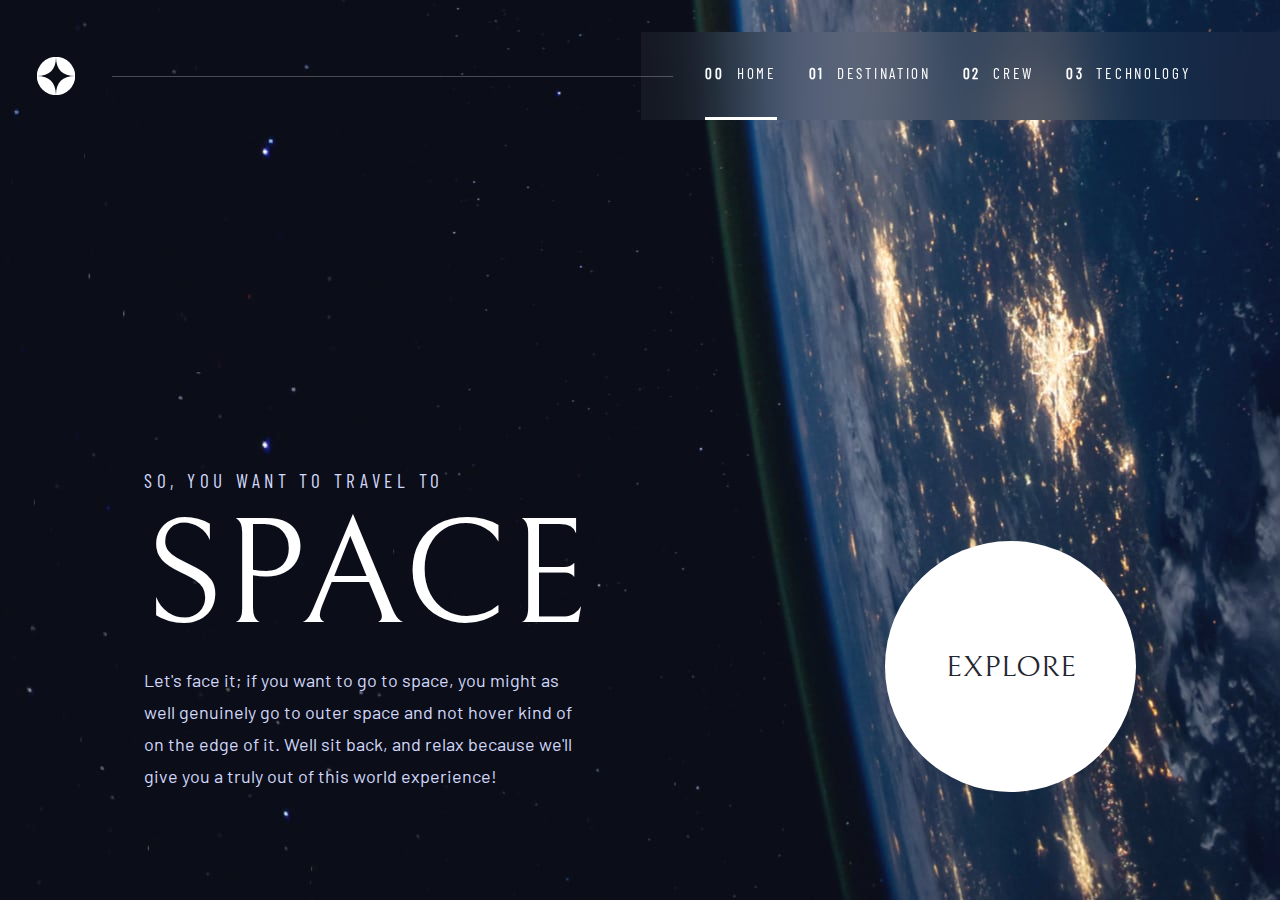
==== index.html @ 1e9e4a72 "updating element roles" ====
<!DOCTYPE html>
<html lang="en">
<head>
  <meta charset="UTF-8">
  <meta name="viewport" content="width=device-width, initial-scale=1.0">
  <meta name="darkreader-lock" property="darkreader-lock" content="Disables darkreader from taking over colors">
  <link rel="icon" type="image/png" sizes="32x32" href="favicon-32x32.png">
  <link rel="stylesheet" href="style.css">
  <title>So, you want to travel to Space</title>
  <meta name="description" content="Learn about space! A challenge from Frontend Mentor, coded by Clonephaze.">
  <meta name="author" content="@Clonephaze">
  <meta name="keywords" content="Frontend Mentor, HTML, CSS, JavaScript, challenge, space, tourism, website, ">
</head>
<body class="home-body">
  <header>
    <img class="slide-in-left" src="Resources/logo.svg" alt="Navbar Logo" width="48" height="48">
    <button type="button" class="mobile-nav-toggle slide-in-right" aria-controls="navbar" aria-expanded="false" onclick="toggleNav()"><span class="sr-only">Menu</span></button>
    <nav>
      <ul class="navbar NavText" id="navbar" data-visible="false">
        <li aria-selected="true" class="active">
          <a class="" href="index.html"><span aria-hidden="true">00</span>Home</a>
        </li>
        <li aria-selected="false" class="">
          <a class="" href="Destination/destination.html"><span aria-hidden="true">01</span>Destination</a>
        </li>
        <li aria-selected="false" class="">
          <a class="" href="Crew/crew.html"><span aria-hidden="true">02</span>Crew</a>
        </li>
        <li aria-selected="false" class="">
          <a class="" href="Technology/technology.html"><span aria-hidden="true">03</span>Technology</a>
        </li>
      </ul>
    </nav>
  </header>

  <main class="grid-standard">
    <div class="home-wrapper slide-in-left">
      <h1 class="Heading5 cap">So, you want to travel to</h1>
      <h2 class="Heading1">SPACE</h2>
      <p class="BodyText">
        Let's face it; if you want to go to space, you might as well genuinely go to
        outer space and not hover kind of on the edge of it. Well sit back, and relax
        because we'll give you a truly out of this world experience!
      </p>
    </div>
    <div class="home-btn-wrapper slide-in-right"><a class="home-btn" href="Destination/destination.html">EXPLORE</a></div>
  </main>
  <script src="navbar.js"></script>
</body>
</html>
---- style.css ----
/****** Variables and Resets ******/
:root {
    /** Colors **/
    --blackish-blue: 230 35% 7%;
    --light-blue: 231 77% 90%;
    --white: 0 0% 100%;
}

*,
*::before,
*::after {
    box-sizing: border-box;
    margin: 0;
    padding: 0;
}

body {
    overflow-x: hidden;
    min-height: 100svh;
    display: grid;
    grid-template-rows: min-content 1fr;
    background-color: hsl(var(--blackish-blue));
    background-repeat: no-repeat;
    background-size: cover;
    background-position: bottom center;
    color: hsl(var(--white));
    /* 177.778% */
}

img {
    display: block;
    max-inline-size: 100%;
    block-size: auto;
    font-style: italic;
}

/****** Grid Styles ******/

.grid-standard {
    display: grid;
    place-items: center;
    text-align: center;
    padding-inline: 2rem;

    >* {
        max-width: 55ch;
    }

    @media (min-width: 61em) {
        /** Desktop Grid **/
        column-gap: var(--container-gap, 2rem);
        grid-template-columns: minmax(5rem, 1fr) repeat(2, minmax(0, 40rem)) minmax(5rem, 1fr);

        >*:first-child {
            grid-column: 2;
        }

        >*:last-child {
            grid-column: 3;
        }
    }
}

/****** Global Navbar CSS ******/
header {
    /** Contains the entire navbar, logo+white line+nav elements **/
    display: flex;
    justify-content: space-between;
    align-items: center;
    margin-block: 2rem;

    & img {
        scale: 0.8;
        margin: 0 2rem;
    }

    @media (min-width: 48em) {

        /** White line for desktop screens **/
        &::before {
            content: "";
            display: block;
            position: relative;
            border-top: 1px solid hsl(var(--white)/ 0.25);
            height: 1px;
            width: 100%;
            margin-right: -2rem;
            order: 1;
            z-index: 1001;
        }
    }

    @media (min-width: 35em) and (max-width: 48em) {
        /** Tablet margins **/
        margin: 0;
    }
}

nav {
    display: flex;
    justify-content: space-between;
    align-items: center;
    order: 2;

    & .navbar {
        --_top-bottom-padding: 2rem;
        /** variable called for padding and ".active" and hover effects **/
        z-index: 1000;
        display: flex;
        gap: 2rem;
        background-color: hsla(var(--white)/ 0.04);
        -webkit-backdrop-filter: blur(40px);
        backdrop-filter: blur(40px);
        padding-block: var(--_top-bottom-padding);
        padding-inline: clamp(0rem, 5vw, 7rem) clamp(0rem, 7vw, 10rem);

    }

    & li {
        list-style: none;
        text-transform: uppercase;
        height: 100%;
        border-bottom: 3px solid transparent;
        transition: border-bottom 0.2s ease-in-out;

        &[aria-selected="false"]::after {
            content: "";
            width: 100%;
            position: relative;
            transform: translate(0, calc(var(--_top-bottom-padding) + 3px));
            display: block;
            border-bottom: 3px solid transparent;
            transition: border-bottom 0.15s ease-out;
        }

        &[aria-selected="false"]:hover::after {
            border-bottom: 3px solid hsl(var(--white)/ 0.5);
        }

        &.active::after {
            content: "";
            width: 100%;
            position: relative;
            transform: translate(0, calc(var(--_top-bottom-padding) + 3px));
            display: block;
            border-bottom: 3px solid hsl(var(--white));
        }
    }

    & a {
        text-decoration: none;
        color: hsl(var(--white));
    }

    & span {
        font-weight: bold;
        margin-inline-end: 0.75rem;


    }

    @media (max-width: 35em) {

        /** For mobile screen **/
        & .navbar {
            flex-direction: column;
            position: fixed;
            /** calc for adding width to pad for bounce animation **/
            width: calc(100% + 4rem);
            inset: 0 0 0 30%;
            padding: min(30vh, 10rem) 2rem;
            gap: 0 1.5rem;
            transform: translateX(100%);
            /** bounce animation **/
            transition: transform 0.4s cubic-bezier(.86, 1.5, .45, .9);

            &[data-visible="true"] {
                transform: translateX(0);
            }
        }

        & li {
            border: none;
            height: 15%;

            &:hover::after {
                border: none;
            }

            &.active::after {
                border: none;
            }
        }
    }

    @media (min-width: 35em) and (max-width: 48em) {
        /** For tablet screen **/
        margin: 0;

        & span {
            display: none;
        }
    }
}

.mobile-nav-toggle {
    /** Only shows up for mobile **/
    display: none;

    @media (max-width: 35em) {
        display: block;
        z-index: 9999;
        position: absolute;
        background: url(Resources/icon-hamburger.svg) no-repeat center center;
        width: 1.75rem;
        aspect-ratio: 1;
        top: 2rem;
        right: 2rem;
        border: none;
    }

    &[aria-expanded="true"] {
        background: url(Resources/icon-close.svg) no-repeat center center;
    }
}

/****** Home Page CSS ******/
.home-body {
    background-image: url(Resources/homeImages/background-home-desktop.jpg);

    /** Home Desktop Grid Rules **/
    & .grid-standard {
        text-align: center;
        padding-bottom: max(50px, 12vh);
        align-items: end;

        @media (min-width: 61em) {
            &> :first-child {
                justify-self: start;
            }

            &> :last-child {
                justify-self: end;
            }
        }

        @media (min-width: 61em) {
            text-align: left;
        }
    }

    & header {
        &::before{
            animation: slide-in-left 0.9s cubic-bezier(0.230, 1.000, 0.320, 1.000) both;
        }
    }
        

    @media (min-width: 35em) and (max-width: 61em) {
        /** For tablet screen **/
        background-image: url(Resources/homeImages/background-home-tablet.jpg);

    }

    @media (max-width: 35em) {
        /** For mobile screen **/
        background-image: url(Resources/homeImages/background-home-mobile.jpg);

    }

    @media (min-width: 35em) {
        & .navbar {
            animation: slide-in-right 0.9s cubic-bezier(0.230, 1.000, 0.320, 1.000) both;
        }
    }
}

.home-btn {
    position: relative;
    display: inline-grid;
    place-items: center;
    border-radius: 50%;
    aspect-ratio: 1;
    padding: 0 2em;
    border-radius: 50%;
    text-decoration: none;
    color: hsl(var(--blackish-blue));
    background-color: hsl(var(--white));
    z-index: 1;
    font-family: "Bellefair";
    font-size: clamp(1.25rem, 0.9859rem + 1.1268vw, 2rem);
    font-weight: 400;

    &::after {
        content: "";
        position: absolute;
        inset: 0;
        border-radius: 50%;
        background-color: hsla(var(--white)/ 0.1);
        transition: opacity 0.5s, transform 750ms cubic-bezier(.8, .66, .38, .88);
    }

    &:hover::after,
    &:focus::after {
        opacity: 1;
        transform: scale(1.5);
    }
}

/****** Destination Page CSS ******/

.destination-body {
    background-image: url(Destination/images/background-destination-desktop.jpg);

    /** Destination Desktop Grid Rules **/
    & .grid-standard {
        margin-top: 2rem;
        --flow-space: 2rem;

        grid-template-areas:
            'title'
            'image'
            'tabs'
            'content';


        & img {
            grid-area: image;
            max-width: 60%;

            @media (min-width: 61em) {
                max-width: 100%;
            }
        }
    }

    @media (min-width: 61em) {
        & .grid-standard {
            margin-top: 0;
            justify-items: start;
            grid-template-areas:
                '. title title .'
                '. image tabs .'
                '. image content .';
        }
    }

    @media (max-width: 35em) {
        background-image: url(Destination/images/background-destination-mobile.jpg);
    }

    @media (min-width: 35em) and (max-width: 61em) {
        background-image: url(Destination/images/background-destination-tablet.jpg);
    }
}

.destination-heading {
    grid-area: title;


    & span {
        opacity: 0.25;
        font-weight: 700;
    }


    /* @media (min-width: 35em) {
        justify-self: start;
    } */
}

.destination-tabs {
    grid-area: tabs;

    display: flex;
    width: min(85%, 20rem);
    justify-content: space-between;
    margin-bottom: 3rem;


    & button {
        background-color: transparent;
        border: none;
        height: 100%;
        color: inherit;
        text-transform: uppercase;
        --_top-bottom-padding: 0.5rem;
        padding-block: var(--_top-bottom-padding);
        cursor: pointer;

        &[disabled="true"][aria-selected="false"] {
            cursor: progress;
            opacity: 0.6;
        }

        &[aria-selected="false"]::after {
            content: "";
            width: 100%;
            position: relative;
            transform: translate(0, calc(var(--_top-bottom-padding) + 3px));
            display: block;
            border-bottom: 3px solid transparent;
            transition: border-bottom 0.15s ease-out;
        }

        &[aria-selected="false"]:hover::after {
            border-bottom: 3px solid hsl(var(--white)/ 0.5);
        }

        &[aria-selected="true"]::after {
            content: "";
            width: 100%;
            position: relative;
            transform: translate(0, calc(var(--_top-bottom-padding) + 3px));
            display: block;
            border-bottom: 3px solid hsl(var(--white));
        }
    }

}

.destination-content {
    grid-area: content;

    >p {
        min-height: 15ch;
    }

    & .destination-sub-content {
        flex-direction: column;
        gap: 1rem;
        border-top: 1px solid hsla(var(--white)/ 0.1);
        padding-top: 2.5rem;
        margin-block: 2.5rem;

        & h3 {
            padding-bottom: 0.5rem;
        }

        @media (min-width: 35em) {
            flex-direction: row;
            justify-content: center;
            gap: 5rem;
        }
    }

    @media (min-width: 61em) {
        text-align: left;

        & .destination-sub-content {
            justify-content: start;
        }
    }

}

/****** Crew Page CSS ******/
.crew-body {
    background-image: url(Crew/images/background-crew-desktop.jpg);
    background-color: var(--blackish-blue);

    & .grid-standard {
        --flow-space: 1rem;
    }

    @media (max-width: 35em) {
        background-image: url(Crew/images/background-crew-mobile.jpg);

        & .grid-standard {
            grid-template-areas:
                'title'
                'image'
                'nav-dots'
                'content';
        }
    }

    @media (min-width: 35em) and (max-width: 61em) {
        background-image: url(Crew/images/background-crew-tablet.jpg);

        & .grid-standard {
            grid-template-areas:
                'title'
                'content'
                'nav-dots'
                'image';
        }
    }

    @media (min-width: 61em) {

        overflow-y: hidden;
        & .grid-standard {
            grid-template-areas:
                '. title image .'
                '. content image .'
                '. nav-dots image .';
        }
    }
}

.crew-heading {
    grid-area: title;
    justify-self: start;

    & span {
        opacity: 0.25;
        font-weight: 700;
        margin-right: 1rem;
    }

    @media (max-width: 35em) {
        justify-self: center;
    }
}

.crew-image {
    align-self: end;
    grid-area: image;
    place-items: center;
    display: inline-flex;
    justify-content: center;
    align-items: end;


    & img {
        max-width: min(100%, 60vw);
    }

    @media (max-width: 35em) {
        border-bottom: 1px solid hsla(var(--white)/ 0.1);
    }

}

.crew-info {
    grid-area: content;

    >h2 {
        color: hsl(var(--white)/ 0.5);
        margin-bottom: 1rem;
    }

    >h3 {
        margin-bottom: 1rem;
    }

    >p {
        min-height: 18ch;
    }

    @media (max-width: 35em) {
        padding-bottom: 4rem;
    }

    @media (min-width: 61em) {
        justify-self: start;
        text-align: start;
    }
}

.crew-nav-dots {
    grid-area: nav-dots;
    margin-top: 0;

    & button {
        background-color: hsl(var(--white)/ 0.1);
        height: 0.7rem;
        aspect-ratio: 1;
        border: none;
        border-radius: 50%;
        margin: 0.5rem;
        cursor: pointer;
        transition: background-color 0.2s;

        &:hover {
            background-color: hsl(var(--white)/ 0.5);
        }

        &[aria-selected="true"] {
            background-color: hsl(var(--white));
        }

        &:nth-child(1) {
            animation: bounce-in-fwd 1.1s both;
        }

        &:nth-child(2) {
            animation: bounce-in-fwd 1.1s both;
            animation-delay: 150ms;
        }
        
        &:nth-child(3) {
            animation: bounce-in-fwd 1.1s both;
            animation-delay: 300ms;
        }

        &:nth-child(4) {
            animation: bounce-in-fwd 1.1s both;
            animation-delay: 450ms;
        }

    }



    @media (min-width: 61em) {
        justify-self: start;
        text-align: start;
    }
}

/****** Technology Page CSS ******/
.technology-body {
    --content-padding: 2rem;

    background-image: url(Technology/images/background-technology-desktop.jpg);
    background-color: var(--blackish-blue);

    & .grid-standard {
        --flow-space: 1rem;
        padding-inline: 0;
    }

    @media (max-width: 35em) {
        background-image: url(Technology/images/background-technology-mobile.jpg);
    }

    @media (min-width: 35em) and (max-width: 61em) {
        background-image: url(Technology/images/background-technology-tablet.jpg);
    }

    @media (max-width: 35em) {
        background-image: url(Crew/images/background-crew-mobile.jpg);

        & .grid-standard {
            grid-template-areas:
                'title'
                'image'
                'tech-nav'
                'tech-title'
                'content';
        }
    }

    @media (min-width: 35em) and (max-width: 61em) {
        background-image: url(Crew/images/background-crew-tablet.jpg);

        & .grid-standard {
            grid-template-areas:
                'title'
                'image'
                'tech-nav'
                'tech-title'
                'content';
        }
    }

    @media (min-width: 61em) {
        & .grid-standard {
            grid-template-areas:
                '. title . . .'
                '. tech-nav tech-title image image'
                '. tech-nav content image image';
        }
    }
}

.technology-heading {
    padding-inline: var(--content-padding);
    grid-area: title;
    justify-self: start;

    & span {
        opacity: 0.25;
        font-weight: 700;
        margin-right: 1rem;
    }

    @media (max-width: 35em) {
        justify-self: center;
    }
}

.technology-img {
    grid-area: image;
    min-width: 100vw;

    place-items: center;
    display: inline-flex;
    justify-content: center;
    align-items: end;

    & img {
        object-fit: fill;
    }

    @media (min-width: 61em) {
        justify-self: right;
        min-width: min(527px, 35vw);

        & img {
            width: 100%;
        }
    }
}

.tech-nav {
    grid-area: tech-nav;
    display: flex;
    gap: 2rem;


    & button {
        border-radius: 50%;
        aspect-ratio: 1;
        width: 2.5em;
        background-color: transparent;
        border: 1px solid hsl(var(--white)/ 0.25);
        color: hsl(var(--white));
        transition: border-color 175ms ease-in-out, background-color 175ms ease-in-out;
        cursor: pointer;


        &[aria-selected="true"] {
            background-color: hsl(var(--white));
            color: hsl(var(--blackish-blue));
        }

        &[aria-selected="false"]:hover {
            border-color: hsl(var(--white));
        }

        &:nth-child(1) {
            animation: bounce-in-fwd 1.1s both;
        }

        &:nth-child(2) {
            animation: bounce-in-fwd 1.1s both;
            animation-delay: 150ms;
        }
        
        &:nth-child(3) {
            animation: bounce-in-fwd 1.1s both;
            animation-delay: 300ms;
        }
    }

    @media (min-width: 61em) {
        flex-direction: column;
        justify-self: start;
    }
}

.tech-title {
    grid-area: tech-title;

    @media (min-width: 61em) {
        grid-area: tech-title / tech-nav / tech-title / tech-title;
        justify-self: start;
        align-self: end;
        margin: 0 8rem;
        min-width: max-content;
        text-align: start;
    }

    & h2,
    h3 {
        text-transform: uppercase;
        padding-block: 0.5rem;
    }

    & h2 {
        letter-spacing: 0.15rem;
    }
}

.tech-info {
    min-width: min(50ch, 20vw);
    grid-area: content;
    max-width: 90vw;

    @media (min-width: 61em) {
        justify-self: start;
        align-self: start;
        text-wrap: balance;
        text-align: left;
        margin: 0 8rem;
        grid-area: content / tech-nav / content / content;

        max-width: 80ch;
    }

}

/****** Utility Classes ******/
.Heading1 {
    font-family: "Bellefair";
    /* font-size: min(150px, 14vw); */
    font-size: clamp(80px, 13vw + 0.5rem, 150px);
    font-style: normal;
    font-weight: 400;
    line-height: normal;
}

.Heading2 {
    font-family: "Bellefair";
    font-size: clamp(3.5rem, 2.8325rem + 2.8479vw, 6.25rem);
    font-style: normal;
    font-weight: 400;
    line-height: normal;
}

.Heading3 {
    font-family: "Bellefair";
    font-size: clamp(1.5rem, 1.0146rem + 2.0712vw, 3.5rem);
    font-style: normal;
    font-weight: 400;
    line-height: normal;
    text-transform: uppercase;
}

.Heading4 {
    font-family: "Bellefair";
    font-size: clamp(1rem, 0.7573rem + 1.0356vw, 2rem);
    font-style: normal;
    font-weight: 400;
    line-height: normal;
    text-transform: uppercase;
}

.Heading5 {
    color: hsl(var(--light-blue));
    font-family: "Barlow Condensed";
    /* font-size: 28px; */
    font-size: clamp(16px, 1.5vw, 28px);
    font-style: normal;
    font-weight: 400;
    line-height: normal;
    letter-spacing: 4.725px;
}

.Subheading1 {
    font-family: "Bellefair";
    font-size: 28px;
    font-style: normal;
    font-weight: 400;
    line-height: normal;
    text-transform: uppercase;
}

.Subheading2 {
    font-family: "Barlow Condensed";
    font-size: 14px;
    font-style: normal;
    font-weight: 400;
    line-height: normal;
    letter-spacing: 2.362px;
    text-transform: uppercase;
}

.NavText {
    font-family: "Barlow Condensed";
    font-size: clamp(0.875rem, 0.8447rem + 0.1294vw, 1rem);
    font-style: normal;
    font-weight: 400;
    line-height: normal;
    letter-spacing: 2.7px;
}

.BodyText {
    font-family: "Barlow";
    /* font-size: 18px; */
    font-size: clamp(15px, 1.5vw, 18px);
    font-style: normal;
    font-weight: 400;
    line-height: 32px;
    color: hsl(var(--light-blue));

    @media (max-width: 35em) {
        line-height: 25px;
    }
}

.color-blue {
    color: hsl(var(--light-blue));
}

.color-white {
    color: hsl(var(--white));
}

.color-black {
    color: hsl(var(--blackish-blue));
}

.sr-only {
    position: absolute;
    width: 1px;
    height: 1px;
    padding: 0;
    margin: -1px;
    overflow: hidden;
    clip: rect(0, 0, 0, 0);
    border: 0;
}

.cap {
    text-transform: uppercase;
}

.flex {
    display: flex;
}

.flow>*:where(:not(:first-child)) {
    margin-top: var(--flow-space, 1rem);
}

@font-face {
    font-family: "Bellefair";
    src: url(Resources/Bellefair-Regular.ttf);
}

@font-face {
    font-family: "Barlow";
    src: url(Resources/Barlow-Regular.ttf);
}

@font-face {
    font-family: "Barlow Condensed";
    src: url(Resources/BarlowCondensed-Regular.ttf);
}

@media (prefers-reduced-motion: reduce) {

    *,
    *::before,
    *::after {
        animation-duration: 0.01ms !important;
        animation-iteration-count: 1 !important;
        transition-duration: 0.01ms !important;
        scroll-behavior: auto !important;
    }
}

/****** Animations ******/

.fade-out {
    animation: fadeOut 0.2s ease-out;
}

.pop-in {
    animation: popIn 0.3s cubic-bezier(.86,.88,.39,.93) forwards;
}

.slide-in-left {
    animation: slide-in-left 0.9s cubic-bezier(0.230, 1.000, 0.320, 1.000) both;
}

.roll-in-left {
    animation: roll-in-left 1.2s cubic-bezier(.6,1.25,.6,1.05) alternate;
}

.slide-in-right {
    animation: slide-in-right 900ms cubic-bezier(0.230, 1.000, 0.320, 1.000) both;
}

.slide-in-bottom {
    animation: slide-in-bottom 0.5s cubic-bezier(0.250, 0.460, 0.450, 0.940) both;
}

.slide-in-elliptic-left-fwd {
    animation: slide-in-elliptic-left-fwd 1s cubic-bezier(0.250, 0.460, 0.450, 0.940) forwards;
}

.bounce-in-fwd {
    animation: bounce-in-fwd 1.1s both;
}

@keyframes popIn {
    0% {
        opacity: 0;
        transform: translateX(-2rem);
    }

    50% {
        opacity: 1;
    }

    100% {
        transform: translateX(0);
    }
}

@keyframes fadeOut {
    0% {
        opacity: 1;
    }

    100% {
        opacity: 0;
    }
}

@keyframes slide-in-left {
    0% {
        transform: translateX(-1000px) scaleX(2.5) scaleY(0.2);
        transform-origin: 100% 50%;
        filter: blur(40px);
        opacity: 0;
    }

    100% {
        transform: translateX(0) scaleY(1) scaleX(1);
        transform-origin: 50% 50%;
        filter: blur(0);
        opacity: 1;
    }
}

@keyframes slide-in-right {
    0% {
        transform: translateX(1000px) scaleX(2.5) scaleY(0.2);
        transform-origin: 0% 50%;
        filter: blur(40px);
        opacity: 0;
    }

    100% {
        transform: translateX(0) scaleY(1) scaleX(1);
        transform-origin: 50% 50%;
        filter: blur(0);
        opacity: 1;
    }
}

@keyframes roll-in-left {
    0% {
        transform: translateX(-800px) rotate(-290deg);
        opacity: 0;
    }

    100% {
        transform: translateX(0) rotate(0deg);
        opacity: 1;
    }
}

@keyframes slide-in-bottom {
    0% {
        transform: translateY(1000px);
        opacity: 0;
    }

    100% {
        transform: translateY(0);
        opacity: 1;
    }
}

@keyframes slide-in-elliptic-left-fwd {
    0% {
        transform: translateX(-800px) rotateY(30deg) scale(0);
        transform-origin: -100% 50%;
        opacity: 0;
    }

    100% {
        transform: translateX(0) rotateY(0) scale(1);
        transform-origin: 1800px 50%;
        opacity: 1;
    }
}

@keyframes bounce-in-fwd {
    0% {
        transform: scale(0);
        animation-timing-function: ease-in;
        opacity: 0;
    }

    38% {
        transform: scale(1);
        animation-timing-function: ease-out;
        opacity: 1;
    }

    55% {
        transform: scale(0.7);
        animation-timing-function: ease-in;
    }

    72% {
        transform: scale(1);
        animation-timing-function: ease-out;
    }

    81% {
        transform: scale(0.84);
        animation-timing-function: ease-in;
    }

    89% {
        transform: scale(1);
        animation-timing-function: ease-out;
    }

    95% {
        transform: scale(0.95);
        animation-timing-function: ease-in;
    }

    100% {
        transform: scale(1);
        animation-timing-function: ease-out;
    }
}
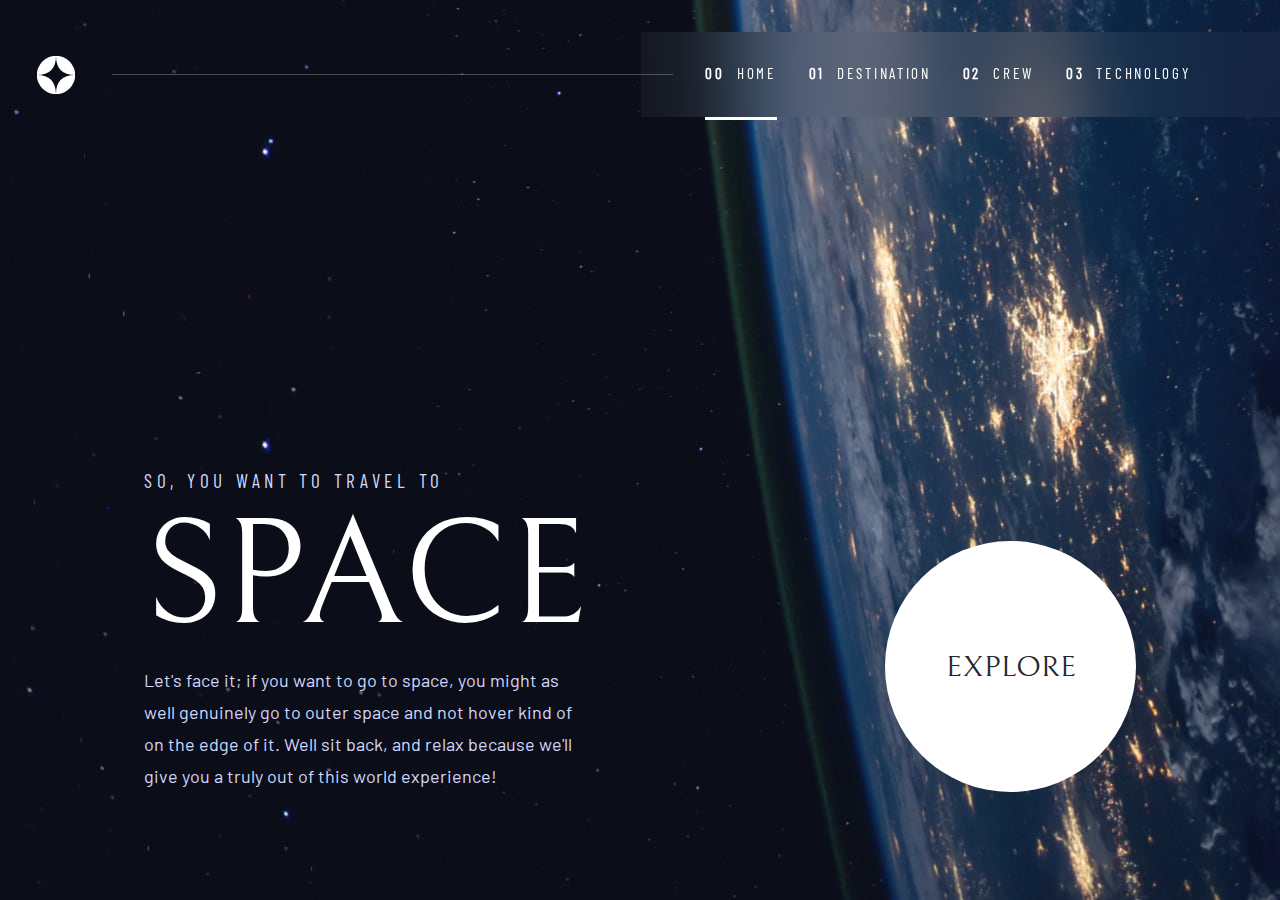
==== commit 6bc183ce: "chore: added meta tags" ====
--- a/index.html
+++ b/index.html
@@ -9,7 +9,11 @@
   <title>So, you want to travel to Space</title>
   <meta name="description" content="Learn about space! A challenge from Frontend Mentor, coded by Clonephaze.">
   <meta name="author" content="@Clonephaze">
-  <meta name="keywords" content="Frontend Mentor, HTML, CSS, JavaScript, challenge, space, tourism, website, ">
+  <meta name="keywords" content="Frontend Mentor, HTML, CSS, JavaScript, challenge, space, tourism, website">
+  <meta property="og:title" content="So, you want to travel to Space">
+  <meta property="og:image" content="https://github.com/Clonephaze/space-tourism-website-main/raw/main/SpaceChallengeComplete.webp">
+  <meta property="og:description" content="Learn about space! A challenge from Frontend Mentor, coded by Clonephaze.">
+  <meta property="og:url" content="https://clonephaze.github.io/space-tourism-website-main">
 </head>
 <body class="home-body">
   <header>
--- a/style.css
+++ b/style.css
@@ -120,7 +120,6 @@
         list-style: none;
         text-transform: uppercase;
         height: 100%;
-        border-bottom: 3px solid transparent;
         transition: border-bottom 0.2s ease-in-out;
 
         &[aria-selected="false"]::after {
